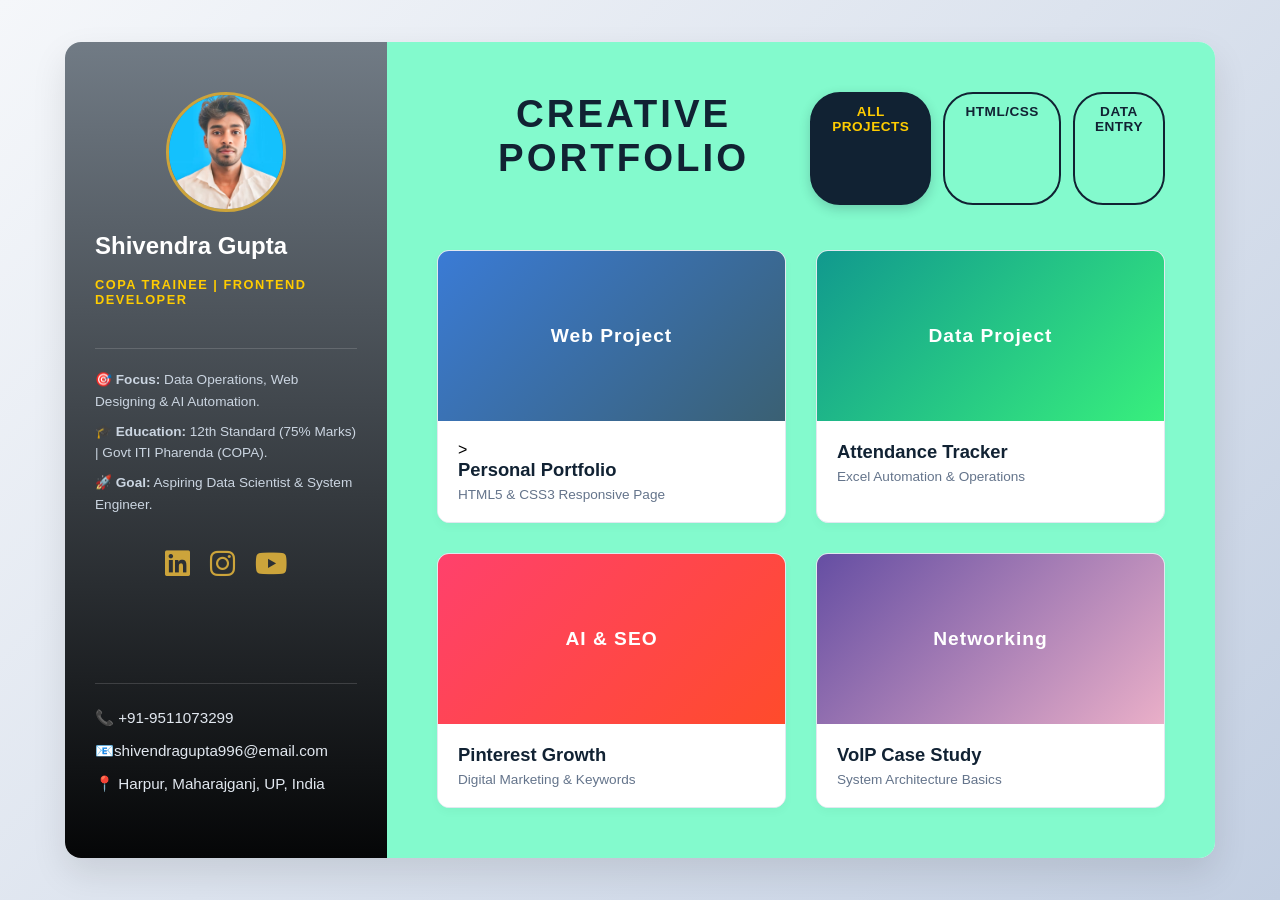
==== index.html @ fdedf689 "Refactor index.html structure and content" ====
<!DOCTYPE html>
<html lang="en">
<head>
     <meta charset="UTF-8">
    <meta name="viewport" content="width=device-width, initial-scale=1.0">
    <title>Shivendra Gupta - Creative Portfolio</title>
    <link rel="stylesheet" href="style.css">
 <link rel="stylesheet" href="https://cdnjs.cloudflare.com/ajax/libs/font-awesome/6.4.2/css/all.min.css">
</head>
<body>

    <!-- Main portfolio layout wrapper -->
    <div class="portfolio-wrapper">
        
        <!-- Left Sidebar: Profile & Contact Details -->
        <aside class="sidebar">
            <div class="profile-box">
                  <img src="my-image.jpeg" alt="Shivendra Gupta" style="width: 120px; height: 120px; border-radius: 50%; object-fit: cover; border: 3px solid #cca43b;">
</div>
                <!-- <div class="profile-img-placeholder">PHOTO</div>  -->
                <h2>Shivendra Gupta</h2>
                <p class="tagline">COPA Trainee | Frontend Developer</p>
                
                <!-- Short Bio Section with Career Focus -->
                <div class="short-bio" style="margin-top: 25px; text-align: left; font-size: 0.85rem; color: #cbd5e1; line-height: 1.6; border-top: 1px solid rgba(255,255,255,0.15); padding-top: 20px;">
                    <p style="margin-bottom: 8px;">🎯 <strong>Focus:</strong> Data Operations, Web Designing & AI Automation.</p>
                    <p style="margin-bottom: 8px;">🎓 <strong>Education:</strong> 12th Standard (75% Marks) | Govt ITI Pharenda (COPA).</p>
                    <p>🚀 <strong>Goal:</strong> Aspiring Data Scientist & System Engineer.</p>
                   <div style="text-align: center; margin-top: 20px; margin-bottom: 20px;">
               <!-- Social Media Icons Section -->
<div class="social-links" style="margin-top: 25px; text-align: center; display: flex; justify-content: center; gap: 20px;">
    
    <!-- LinkedIn Icon -->
    <a href="https://linkedin.com" target="_blank" style="color: #cca43b; text-decoration: none; font-size: 1.8rem;" title="LinkedIn">
        <i class="fab fa-linkedin"></i>
    </a>
    
    <!-- Instagram Icon -->
    <a href="https://instagram.com" target="_blank" style="color: #cca43b; text-decoration: none; font-size: 1.8rem;" title="Instagram">
        <i class="fab fa-instagram"></i>
    </a>
    
    <!-- YouTube Icon -->
    <a href="https://youtube.com" target="_blank" style="color: #cca43b; text-decoration: none; font-size: 1.8rem;" title="YouTube">
        <i class="fab fa-youtube"></i>
    </a>

</div>

                </div>
            </div>
            
            <!-- Contact Info Section - Properly Spaced with Extra Margin at Top -->
            <div class="contact-info" style="margin-top: 60px; border-top: 1px solid rgba(255, 255, 255, 0.15); padding-top: 25px;">
                <p style="margin-bottom: 15px; color: #e2e8f0; font-size: 0.95rem;">📞 +91-9511073299</p> 
                <p style="margin-bottom: 15px; color: #e2e8f0; font-size: 0.95rem;">📧shivendragupta996@email.com</p>
                <p style="color: #e2e8f0; font-size: 0.95rem;">📍 Harpur, Maharajganj, UP, India</p>
            </div>
        </aside>

        <!-- Right Side: Projects Grid & Navigation -->
        <main class="main-content">
            
            <!-- Main Title & Filter Navigation Buttons -->
            <header class="portfolio-header">
                <h1 class="main-title">CREATIVE PORTFOLIO</h1>
                <nav class="filter-nav">
                    <button class="nav-btn active">ALL PROJECTS</button>
                    <button class="nav-btn">HTML/CSS</button>
                    <button class="nav-btn">DATA ENTRY</button>
                </nav>
            </header>

            <!-- Grid Gallery to Showcase Projects -->
            <section class="projects-grid">
                
                <!-- Project Card 1 -->
                <div class="project-card">
                    <div class="card-image-box landing-page-bg">
                        <span>Web Project</span>
                    </div>
                    <div class="card-info" <div class="project-card" id="web-project">>
                        <h3>Personal Portfolio</h3>
                        <p>HTML5 & CSS3 Responsive Page</p>
                    </div>
                </div>

                <!-- Project Card 2 -->
                <div class="project-card">
                    <div class="card-image-box data-bg">
                        <span>Data Project</span>
                    </div>
                    <div class="card-info">
                        <h3>Attendance Tracker</h3>
                        <p>Excel Automation & Operations</p>
                    </div>
                </div>

                <!-- Project Card 3 -->
                <div class="project-card">
                    <div class="card-image-box seo-bg">
                        <span>AI & SEO</span>
                    </div>
                    <div class="card-info">
                        <h3>Pinterest Growth</h3>
                        <p>Digital Marketing & Keywords</p>
                    </div>
                </div>

                <!-- Project Card 4 -->
                <div class="project-card">
                    <div class="card-image-box network-bg">
                        <span>Networking</span>
                    </div>
                    <div class="card-info">
                        <h3>VoIP Case Study</h3>
                        <p>System Architecture Basics</p>
                    </div>
                </div>

            </section>
        </main>

    </div>


     <!-- बाकी सारा कोड यहाँ खत्म हो रहा है -->
    <script src="script.js"></script>
</body>
</body>
</html>
---- style.css ----
/* बेसिक रीसेट और प्रीमियम फॉन्ट सेटिंग्स */
* {
    margin: 0;
    padding: 0;
    box-sizing: border-box;
    font-family: 'Segoe UI', Tahoma, Geneva, Verdana, sans-serif;
}

body {
    background: linear-gradient(135deg, #f5f7fa 0%, #c3cfe2 100%); /* सॉफ्ट और आकर्षक ग्रेडिएंट बैकग्राउंड */
    padding: 40px 20px;
    display: flex;
    align-items: center;
    justify-content: center;
    min-height: 100vh;
}

/* मुख्य लेआउट कंटेनर - प्रीमियम शैडो और स्मूथ कॉर्नर्स */
.portfolio-wrapper {
    display: flex;
    max-width: 1150px;
    width: 100%;
    background-color: #ffffff;
    box-shadow: 0 15px 35px rgba(0, 0, 0, 0.1);
    border-radius: 16px; /* ज़्यादा स्मूथ कॉर्नर्स */
    overflow: hidden;
}

/* लेफ्ट साइडबार डिजाइन - डार्क रॉयल थीम (Dark Teal) */
.sidebar {
    width: 28%;
    background: linear-gradient(180deg, #717b85 0%, #050607 100%); /* गहरा और प्रीमियम डार्क बैकग्राउंड */
    padding: 50px 30px;
    display: flex;
    flex-direction: column;
    justify-content: space-between;
    color: #ffffff;
}

.profile-box {
    text-align: center;
}

/* प्रोफाइल फोटो का बॉर्डर और स्टाइल */
.profile-img-placeholder {
    width: 110px;
    height: 110px;
    background-color: rgba(0, 0, 0, 0.1);
    border-radius: 50%;
    margin: 0 auto 20px auto;
    display: flex;
    align-items: center;
    justify-content: center;
    font-weight: bold;
    color: #ffcc00; /* गोल्ड कलर */
    border: 3px solid #ffcc00; /* आकर्षक गोल्ड बॉर्डर */
    box-shadow: 0 0 15px rgba(255, 204, 0, 0.3);
}

.profile-box h2 {
    font-size: 1.6rem;
    font-weight: 600;
    letter-spacing: 0.5px;
    margin-bottom: 8px;
    color: #ffffff;
}

.tagline {
    font-size: 0.8rem;
    color: #ffcc00; /* गोल्ड हाइलाइट */
    font-weight: 700;
    letter-spacing: 1.5px;
    text-transform: uppercase;
}

.contact-info {
    margin-top: 40px;
    border-top: 1px solid rgba(255, 255, 255, 0.1);
    padding-top: 25px;
}

.contact-info p {
    font-size: 0.95rem;
    color: #e2e8f0;
    margin-bottom: 15px;
    display: flex;
    align-items: center;
    gap: 10px;
}

/* राइट साइड: मुख्य कंटेंट एरिया */
.main-content {
    width: 72%;
    padding: 50px;
    background-color: #77fac8e8;
}

/* हेडर और नेविगेशन बटन्स */
.portfolio-header {
    display: flex;
    justify-content: center;
    fles-wrap: wrap;
    text-align: center;
    margin-bottom: 45px;
}

.main-title {
    font-size: 2.4rem;
    font-weight: 800;
    letter-spacing: 3px;
    color: #112233;
    margin-bottom: 25px;
    position: relative;
}

.filter-nav {
    display: flex;
    justify-content: center;
    fles-wrap: wrap;
    gap: 12px;
}

.nav-btn {
    padding: 10px 20px;
    border: 2px solid #112233;
    background-color: transparent;
    color: #112233;
    cursor: pointer;
    border-radius: 30px; /* कैप्सूल स्टाइल बटन्स */
    font-size: 0.85rem;
    font-weight: 700;
    letter-spacing: 0.5px;
    transition: all 0.3s cubic-bezier(0.4, 0, 0.2, 1);
    display: flex;
    justify-content: center;
    fles-wrap: wrap;
}

.nav-btn:hover, .nav-btn.active {
    background-color: #112233;
    color: #ffcc00; /* होवर करने पर गोल्ड टेक्स्ट */
    box-shadow: 0 4px 12px rgba(17, 34, 51, 0.2);
}

/* प्रोजेक्ट्स ग्रिड लेआउट */
.projects-grid {
    display: grid;
    grid-template-columns: repeat(2, 1fr);
    gap: 30px;
}

/* कार्ड्स का प्रीमियम लुक */
.project-card {
    background-color: #ffffff;
    border-radius: 12px;
    overflow: hidden;
    border: 1px solid #e2e8f0;
    box-shadow: 0 4px 10px rgba(0, 0, 0, 0.03);
    transition: all 0.3s ease;
}

.project-card:hover {
    transform: translateY(-6px);
    box-shadow: 0 12px 24px rgba(19, 38, 64, 0.15);
    border-color: #ffcc00; /* होवर होने पर बॉर्डर गोल्ड हो जाएगा */
}

/* कार्ड्स के अंदर का इमेज बॉक्स - मॉडर्न ग्रेडिएंट्स */
.card-image-box {
    height: 170px;
    display: flex;
    align-items: center;
    justify-content: center;
    color: white;
    font-weight: 700;
    font-size: 1.2rem;
    letter-spacing: 1px;
    position: relative;
}

/* हर कार्ड के लिए अलग और प्रीमियम कलर ग्रेडिएंट्स */
.landing-page-bg { background: linear-gradient(135deg, #3a7bd5 0%, #3a6073 100%); }
.data-bg { background: linear-gradient(135deg, #11998e 0%, #38ef7d 100%); }
.seo-bg { background: linear-gradient(135deg, #ff416c 0%, #ff4b2b 100%); }
.network-bg { background: linear-gradient(135deg, #654ea3 0%, #eaafc8 100%); }

.card-info {
    padding: 20px;
    text-align: left; /* लेफ्ट अलाइनमेंट से ज़्यादा प्रोफेशनल दिखता है */
    background-color: #ffffff;
}

.card-info h3 {
    font-size: 1.15rem;
    color: #112233;
    margin-bottom: 6px;
    font-weight: 600;
}

.card-info p {
    font-size: 0.85rem;
    color: #64748b;
}

/* मोबाइल के लिए रिस्पॉन्सिव सेटिंग्स */
@media (max-width: 900px) {
    .portfolio-wrapper {
        flex-direction: column;
    }
    .sidebar {
        width: 100%;
        text-align: center;
        padding: 40px 20px;
    }
    .profile-img-placeholder {
        margin: 0 auto 15px auto;
    }
    .main-content {
        width: 100%;
        padding: 30px 20px;
    }
    .projects-grid {
        grid-template-columns: 1fr;
    }
}
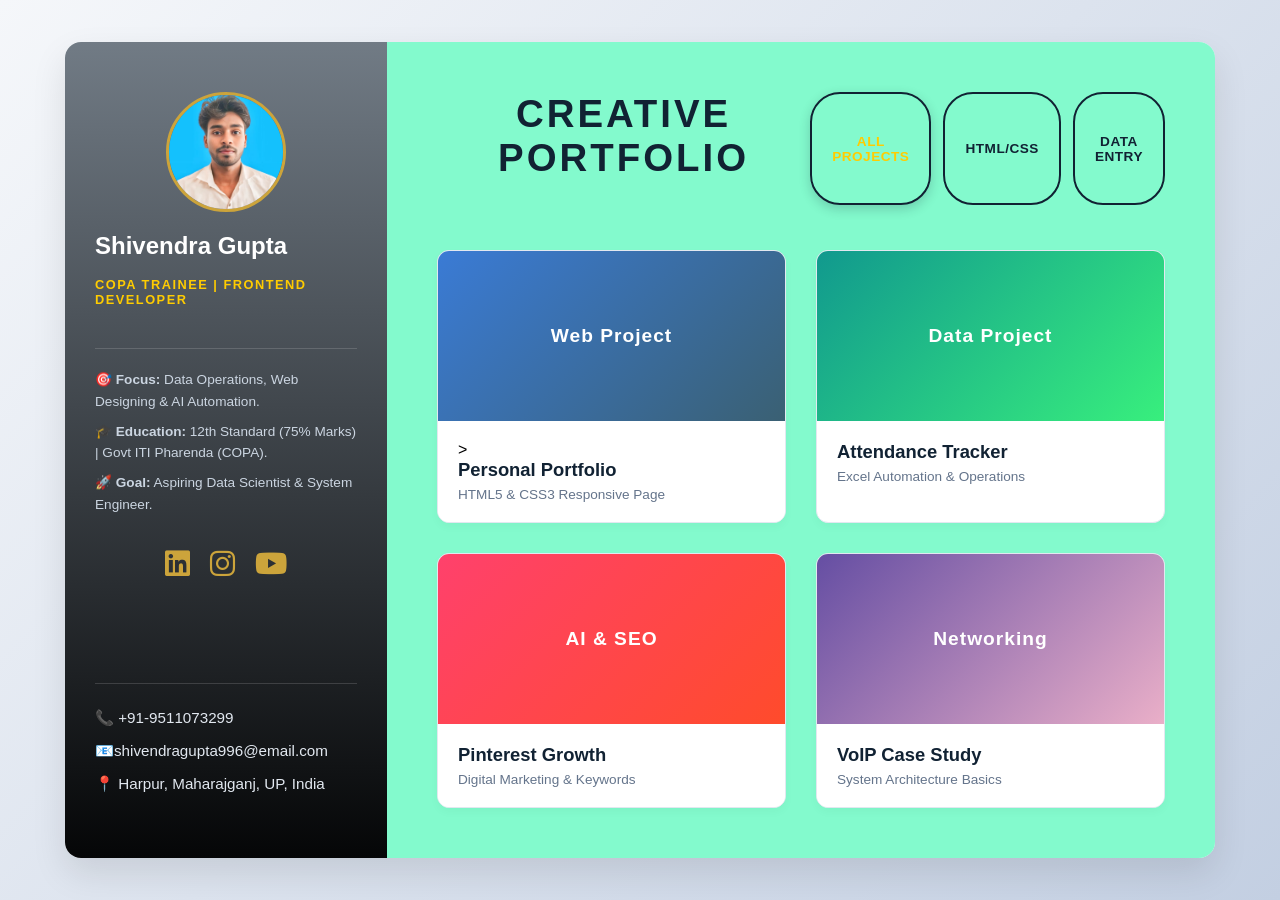
==== commit baecda67: "Update index.html" ====
--- a/index.html
+++ b/index.html
@@ -74,9 +74,9 @@
             <header class="portfolio-header">
                 <h1 class="main-title">CREATIVE PORTFOLIO</h1>
                 <nav class="filter-nav">
-                    <button class="nav-btn active">ALL PROJECTS</button>
-                    <button class="nav-btn">HTML/CSS</button>
-                    <button class="nav-btn">DATA ENTRY</button>
+                    <button class="nav-btn active navauto">ALL PROJECTS</button>
+                    <button class="nav-btn navauto" id="html-css-btn">HTML/CSS</button>
+                    <button class="nav-btn navauto">DATA ENTRY</button>
                 </nav>
             </header>
 
--- a/style.css
+++ b/style.css
@@ -120,10 +120,15 @@
     gap: 12px;
 }
 
+.navauto{
+    background-color: transparent;
+
+}
 .nav-btn {
+    align-items:center;
     padding: 10px 20px;
     border: 2px solid #112233;
-    background-color: transparent;
+    
     color: #112233;
     cursor: pointer;
     border-radius: 30px; /* कैप्सूल स्टाइल बटन्स */
@@ -137,7 +142,7 @@
 }
 
 .nav-btn:hover, .nav-btn.active {
-    background-color: #112233;
+   
     color: #ffcc00; /* होवर करने पर गोल्ड टेक्स्ट */
     box-shadow: 0 4px 12px rgba(17, 34, 51, 0.2);
 }
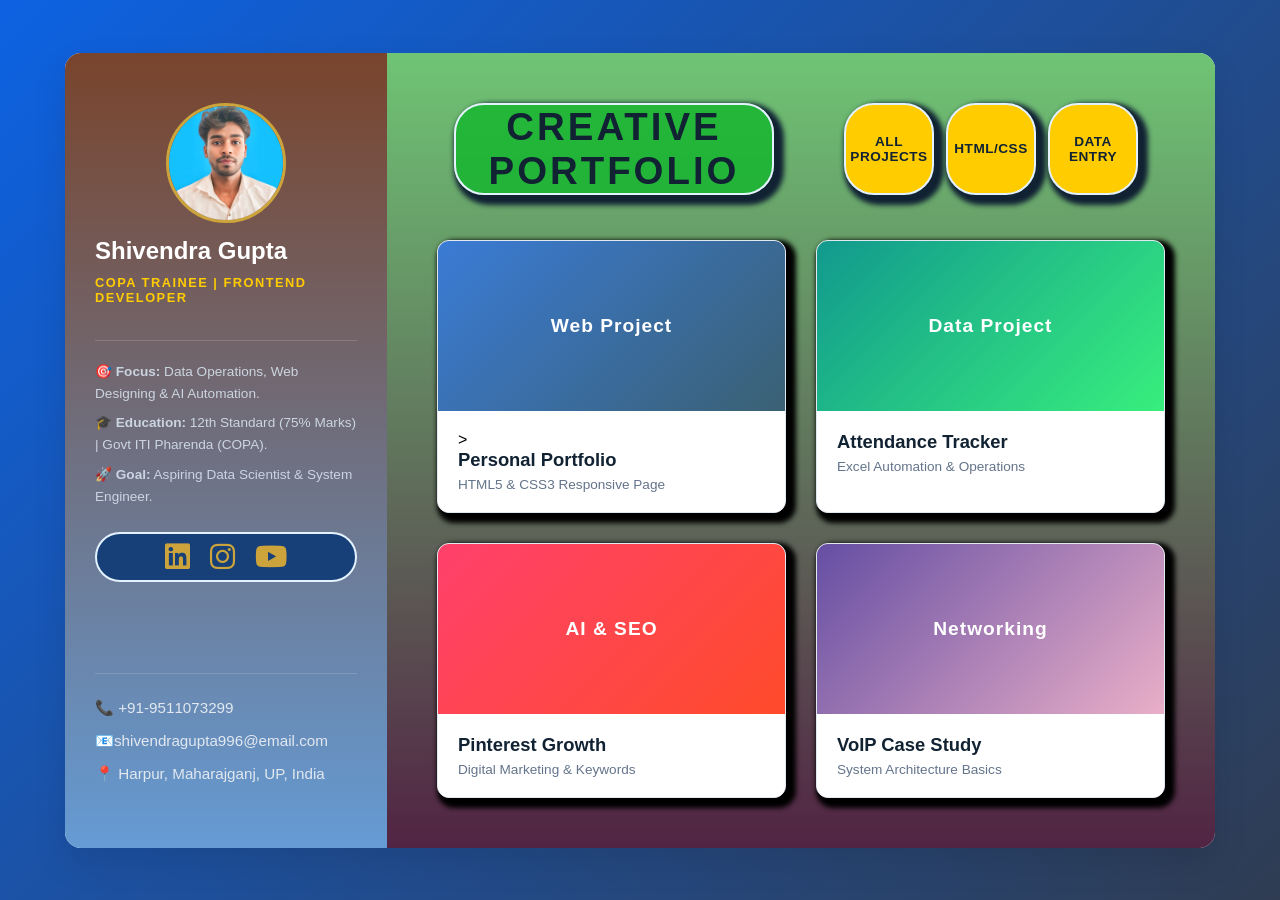
==== commit 0e45203d: "Update index.html" ====
--- a/index.html
+++ b/index.html
@@ -37,7 +37,7 @@
                     <p>🚀 <strong>Goal:</strong> Aspiring Data Scientist & System Engineer.</p>
                    <div style="text-align: center; margin-top: 20px; margin-bottom: 20px;">
                <!-- Social Media Icons Section -->
-<div class="social-links" style="margin-top: 25px; text-align: center; display: flex; justify-content: center; gap: 20px;">
+<div class="social-links" style="margin-top: 25px; text-align: center; display: flex; justify-content: center; gap: 20px;background-color: #164077;border-radius: 45px;border: 2px solid #e4f2ff;position: relative;top: 0px;"">
     
     <!-- LinkedIn Icon -->
     <a href="https://linkedin.com" target="_blank" style="color: #cca43b; text-decoration: none; font-size: 1.8rem;" title="LinkedIn">
--- a/style.css
+++ b/style.css
@@ -7,7 +7,8 @@
 }
 
 body {
-    background: linear-gradient(135deg, #f5f7fa 0%, #c3cfe2 100%); /* सॉफ्ट और आकर्षक ग्रेडिएंट बैकग्राउंड */
+    background: linear-gradient(135deg, #0d62e2 0%, #2f3c52 100%);
+    /* सॉफ्ट और आकर्षक ग्रेडिएंट बैकग्राउंड */
     padding: 40px 20px;
     display: flex;
     align-items: center;
@@ -22,14 +23,16 @@
     width: 100%;
     background-color: #ffffff;
     box-shadow: 0 15px 35px rgba(0, 0, 0, 0.1);
-    border-radius: 16px; /* ज़्यादा स्मूथ कॉर्नर्स */
+    border-radius: 16px;
+    /* ज़्यादा स्मूथ कॉर्नर्स */
     overflow: hidden;
 }
 
 /* लेफ्ट साइडबार डिजाइन - डार्क रॉयल थीम (Dark Teal) */
 .sidebar {
     width: 28%;
-    background: linear-gradient(180deg, #717b85 0%, #050607 100%); /* गहरा और प्रीमियम डार्क बैकग्राउंड */
+    background: linear-gradient(180deg, #79442c 0%, #659bd4 100%);
+    /* गहरा और प्रीमियम डार्क बैकग्राउंड */
     padding: 50px 30px;
     display: flex;
     flex-direction: column;
@@ -52,8 +55,10 @@
     align-items: center;
     justify-content: center;
     font-weight: bold;
-    color: #ffcc00; /* गोल्ड कलर */
-    border: 3px solid #ffcc00; /* आकर्षक गोल्ड बॉर्डर */
+    color: #ffcc00;
+    /* गोल्ड कलर */
+    border: 3px solid #ffcc00;
+    /* आकर्षक गोल्ड बॉर्डर */
     box-shadow: 0 0 15px rgba(255, 204, 0, 0.3);
 }
 
@@ -67,7 +72,8 @@
 
 .tagline {
     font-size: 0.8rem;
-    color: #ffcc00; /* गोल्ड हाइलाइट */
+    color: #ffcc00;
+    /* गोल्ड हाइलाइट */
     font-weight: 700;
     letter-spacing: 1.5px;
     text-transform: uppercase;
@@ -92,7 +98,7 @@
 .main-content {
     width: 72%;
     padding: 50px;
-    background-color: #77fac8e8;
+   background: linear-gradient(180deg, #60be66e7 0%, #421033ea 100%);
 }
 
 /* हेडर और नेविगेशन बटन्स */
@@ -111,6 +117,14 @@
     color: #112233;
     margin-bottom: 25px;
     position: relative;
+    left: -40px;
+    background-color: #0fb729c7;
+    border-radius: 30px;
+    padding: 0px;
+    margin: 0px;
+    border: 2px solid #e4f2ff;
+    box-shadow: 5px 5px 5px 5px;
+    width: 320px;
 }
 
 .filter-nav {
@@ -118,20 +132,26 @@
     justify-content: center;
     fles-wrap: wrap;
     gap: 12px;
-}
-
-.navauto{
-    background-color: transparent;
-
-}
+    margin: 0%;
+    padding: 0%;
+}
+
+.navauto {
+    background-color: #ffcc00;
+    color: #112233;
+    box-shadow: 5px 5px 5px 5px;
+    position: relative;
+    left: 30px;
+    width: 90px;
+    border: 2px solid #e4f2ff;
+}
+
 .nav-btn {
-    align-items:center;
+    align-items: center;
     padding: 10px 20px;
-    border: 2px solid #112233;
-    
-    color: #112233;
     cursor: pointer;
-    border-radius: 30px; /* कैप्सूल स्टाइल बटन्स */
+    border-radius: 30px;
+    /* कैप्सूल स्टाइल बटन्स */
     font-size: 0.85rem;
     font-weight: 700;
     letter-spacing: 0.5px;
@@ -141,10 +161,9 @@
     fles-wrap: wrap;
 }
 
-.nav-btn:hover, .nav-btn.active {
-   
-    color: #ffcc00; /* होवर करने पर गोल्ड टेक्स्ट */
-    box-shadow: 0 4px 12px rgba(17, 34, 51, 0.2);
+.nav-btn:hover,
+.nav-btn.active navauto {
+    box-shadow: 0 4px 12px rgba(53, 151, 53, 0.2);
 }
 
 /* प्रोजेक्ट्स ग्रिड लेआउट */
@@ -160,14 +179,15 @@
     border-radius: 12px;
     overflow: hidden;
     border: 1px solid #e2e8f0;
-    box-shadow: 0 4px 10px rgba(0, 0, 0, 0.03);
+    box-shadow: 5px 5px 5px 5px;
     transition: all 0.3s ease;
 }
 
 .project-card:hover {
     transform: translateY(-6px);
     box-shadow: 0 12px 24px rgba(19, 38, 64, 0.15);
-    border-color: #ffcc00; /* होवर होने पर बॉर्डर गोल्ड हो जाएगा */
+    border-color: #ffcc00;
+    /* होवर होने पर बॉर्डर गोल्ड हो जाएगा */
 }
 
 /* कार्ड्स के अंदर का इमेज बॉक्स - मॉडर्न ग्रेडिएंट्स */
@@ -184,14 +204,26 @@
 }
 
 /* हर कार्ड के लिए अलग और प्रीमियम कलर ग्रेडिएंट्स */
-.landing-page-bg { background: linear-gradient(135deg, #3a7bd5 0%, #3a6073 100%); }
-.data-bg { background: linear-gradient(135deg, #11998e 0%, #38ef7d 100%); }
-.seo-bg { background: linear-gradient(135deg, #ff416c 0%, #ff4b2b 100%); }
-.network-bg { background: linear-gradient(135deg, #654ea3 0%, #eaafc8 100%); }
+.landing-page-bg {
+    background: linear-gradient(135deg, #3a7bd5 0%, #3a6073 100%);
+}
+
+.data-bg {
+    background: linear-gradient(135deg, #11998e 0%, #38ef7d 100%);
+}
+
+.seo-bg {
+    background: linear-gradient(135deg, #ff416c 0%, #ff4b2b 100%);
+}
+
+.network-bg {
+    background: linear-gradient(135deg, #654ea3 0%, #eaafc8 100%);
+}
 
 .card-info {
     padding: 20px;
-    text-align: left; /* लेफ्ट अलाइनमेंट से ज़्यादा प्रोफेशनल दिखता है */
+    text-align: left;
+    /* लेफ्ट अलाइनमेंट से ज़्यादा प्रोफेशनल दिखता है */
     background-color: #ffffff;
 }
 
@@ -212,18 +244,22 @@
     .portfolio-wrapper {
         flex-direction: column;
     }
+
     .sidebar {
         width: 100%;
         text-align: center;
         padding: 40px 20px;
     }
+
     .profile-img-placeholder {
         margin: 0 auto 15px auto;
     }
+
     .main-content {
         width: 100%;
         padding: 30px 20px;
     }
+
     .projects-grid {
         grid-template-columns: 1fr;
     }
